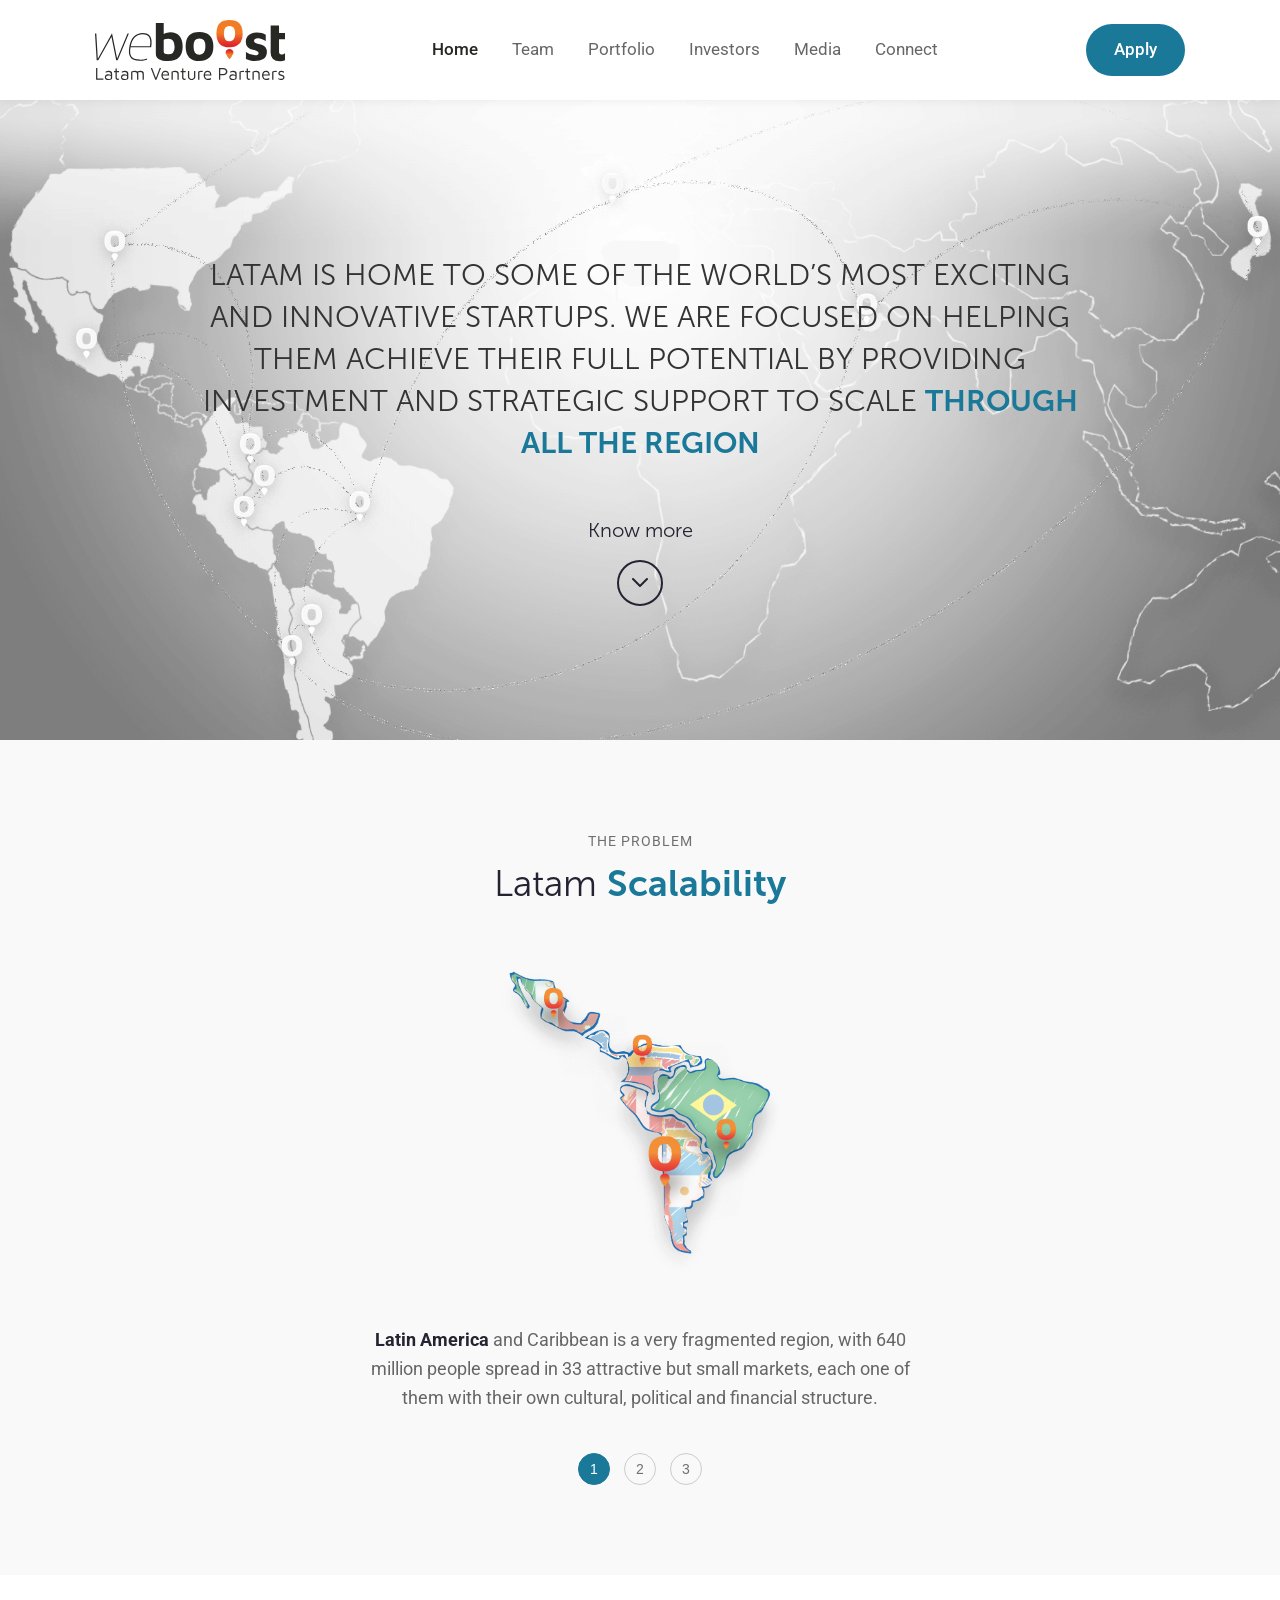
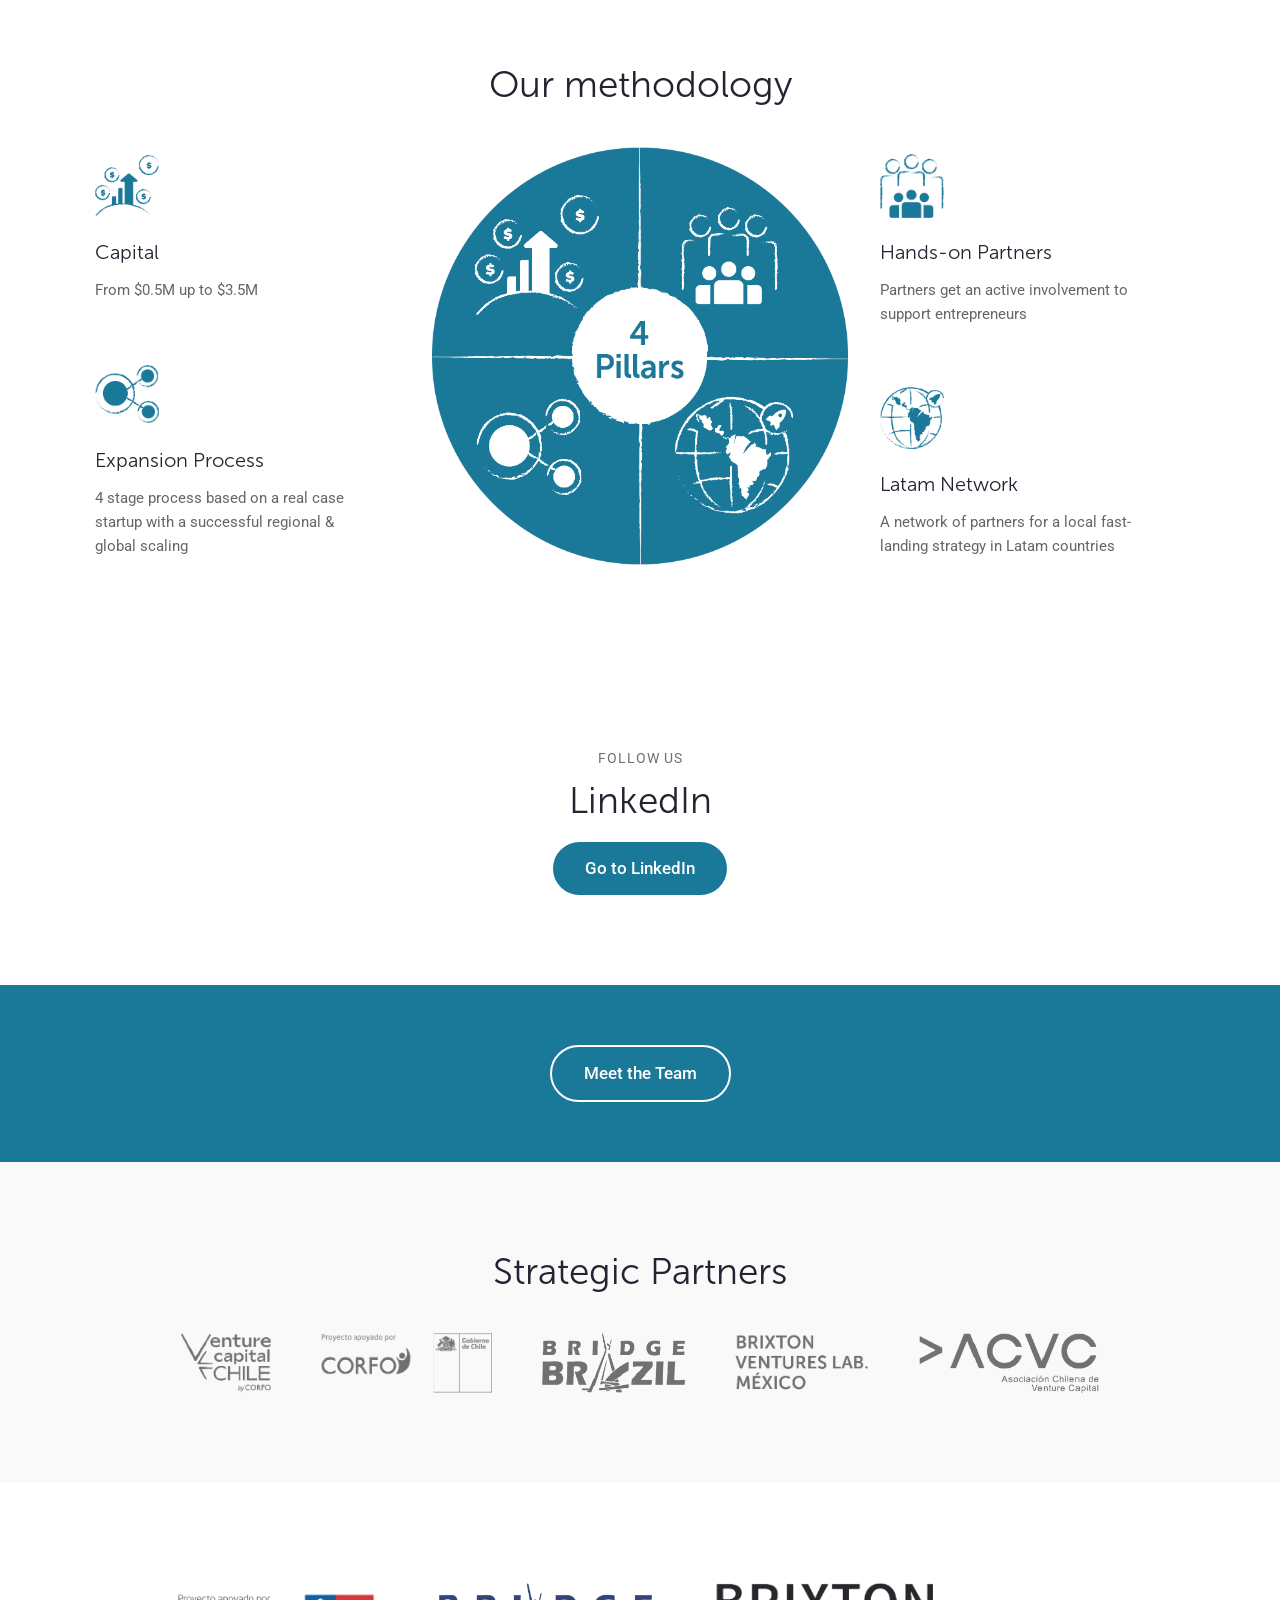
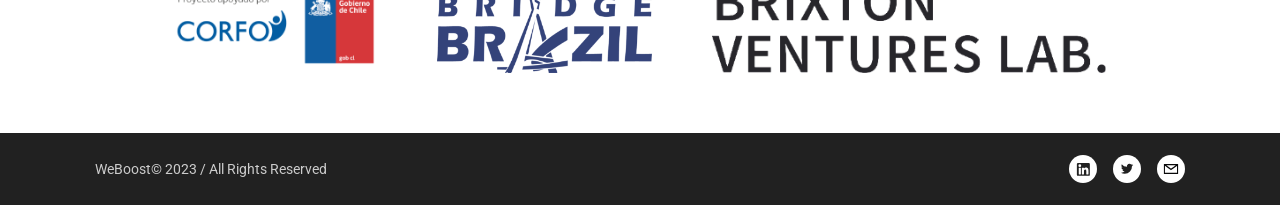
==== index.html @ a7522efd "Initial commit: WeBoost site clone with editable Portfolio/Team/Media via Decap CMS" ====
<!DOCTYPE html>
<html lang="en">
<head>
<meta charset="UTF-8" />
<meta name="viewport" content="width=device-width, initial-scale=1.0" />
<title>Home - WeBoost</title>
<link rel="icon" href="assets/images/logo-weboost.svg" />
<link rel="preconnect" href="https://fonts.googleapis.com">
<link rel="preconnect" href="https://fonts.gstatic.com" crossorigin>
<link href="https://fonts.googleapis.com/css2?family=Roboto:wght@400;500;700&display=swap" rel="stylesheet">
<link rel="stylesheet" href="css/style.css?v=2" />
<script src="https://identity.netlify.com/v1/netlify-identity-widget.js"></script>
</head>
<body>
<script>
  if (window.netlifyIdentity) {
    window.netlifyIdentity.on("init", user => {
      if (!user) {
        window.netlifyIdentity.on("login", () => { document.location.href = "/admin/"; });
      }
    });
  }
</script>

<header class="site-header" id="site-header">
  <div class="header-inner">
    <a href="index.html" class="logo">
      <img src="assets/images/logo-weboost.svg" alt="WeBoost - Latam Venture Partners" />
    </a>
    <nav class="main-nav">
      <ul>
        <li><a href="index.html" class="active">Home</a></li>
        <li><a href="team.html">Team</a></li>
        <li><a href="portfolio.html">Portfolio</a></li>
        <li><a href="investors.html">Investors</a></li>
        <li><a href="media.html">Media</a></li>
        <li><a href="connect.html">Connect</a></li>
      </ul>
    </nav>
    <a href="apply.html" class="btn btn-primary btn-apply">Apply</a>
  </div>
</header>

<main>

  <!-- Hero -->
  <section class="hero">
    <div class="hero-inner">
      <h1 class="hero-headline">
        Latam is home to some of the world&rsquo;s most exciting and innovative startups. We are focused on helping them achieve their full potential by providing investment and strategic support to scale
        <strong class="text-accent">through all the region</strong>
      </h1>
      <a href="#latam-scalability" class="know-more">
        <span>Know more</span>
        <span class="know-more-circle" aria-hidden="true">
          <svg width="16" height="10" viewBox="0 0 16 10" fill="none"><path d="M1 1L8 8L15 1" stroke="currentColor" stroke-width="2" stroke-linecap="round" stroke-linejoin="round"/></svg>
        </span>
      </a>
    </div>
  </section>

  <!-- The problem / Latam Scalability heading -->
  <section class="section section-alt" id="latam-scalability">
    <div class="container text-center">
      <p class="eyebrow">The problem</p>
      <h2 class="section-title">Latam <span class="text-accent">Scalability</span></h2>
    </div>

    <!-- Carousel -->
    <div class="carousel" id="scalability-carousel">
      <div class="carousel-track">
        <div class="carousel-slide is-active">
          <img src="assets/images/mapa-latam-scalability-1.png" alt="Latam Scalability - fragmented region" />
          <p><strong>Latin America</strong> and Caribbean is a very fragmented region, with 640 million people spread in 33&nbsp;attractive but small markets, each one of them with their own cultural, political and financial structure.</p>
        </div>
        <div class="carousel-slide">
          <img src="assets/images/mapa-latam-scalability-2.png" alt="Latam Scalability - complex expansion" />
          <p>To be successful in their expansion, startups spend huge amount of time and resources to create complex structures and build strong local networks, facing a risk that is not part of their core competences.</p>
        </div>
        <div class="carousel-slide">
          <img src="assets/images/mapa-latam-scalability-3.png" alt="Latam Scalability - WeBoost solution" />
          <p>WeBoost, a venture capital firm dedicated solely to find, accelerate &amp; scale local Latin American startups through all the region.</p>
        </div>
      </div>
      <div class="carousel-dots" role="tablist"></div>
    </div>
  </section>

  <!-- Our methodology -->
  <section class="section">
    <div class="container text-center">
      <h2 class="section-title">Our methodology</h2>
    </div>
    <div class="container methodology-grid">
      <div class="methodology-col">
        <div class="methodology-card">
          <img src="assets/images/icon-methodology-1.png" alt="Capital" />
          <h4>Capital</h4>
          <p>From $0.5M up to $3.5M</p>
        </div>
        <div class="methodology-card">
          <img src="assets/images/icon-methodology-3.png" alt="Expansion Process" />
          <h4>Expansion Process</h4>
          <p>4 stage process based on a real case startup with a successful regional &amp; global scaling</p>
        </div>
      </div>
      <div class="methodology-center">
        <img src="assets/images/4-pillars.png" alt="WeBoost 4 pillars methodology" />
      </div>
      <div class="methodology-col">
        <div class="methodology-card">
          <img src="assets/images/icon-methodology-2.png" alt="Hands-on Partners" />
          <h4>Hands-on Partners</h4>
          <p>Partners get an active involvement to support entrepreneurs</p>
        </div>
        <div class="methodology-card">
          <img src="assets/images/icon-methodology-4.png" alt="Latam Network" />
          <h4>Latam Network</h4>
          <p>A network of partners for a local fast-landing strategy in Latam countries</p>
        </div>
      </div>
    </div>
  </section>

  <!-- Follow us -->
  <section class="section text-center">
    <div class="container">
      <p class="eyebrow">Follow us</p>
      <h2 class="section-title">LinkedIn</h2>
      <a href="https://www.linkedin.com/company/weboostvc" target="_blank" rel="noopener" class="btn btn-primary">Go to LinkedIn</a>
    </div>
  </section>

  <!-- Meet the team banner -->
  <section class="section band-accent text-center">
    <div class="container">
      <a href="team.html" class="btn btn-outline">Meet the Team</a>
    </div>
  </section>

  <!-- Strategic partners -->
  <section class="section section-alt text-center">
    <div class="container">
      <h2 class="section-title">Strategic Partners</h2>
      <div class="partners-row">
        <img src="assets/images/logo-venture-capital-chile.png" alt="Venture Capital Chile" />
        <img src="assets/images/logo-corfo.png" alt="Corfo" />
        <img src="assets/images/logo-bridge-brazil.png" alt="Bridge Brazil" />
        <img src="assets/images/logo-brixton-ventures-lab-mexico.png" alt="Brixton Ventures Lab Mexico" />
        <img src="assets/images/logo-acvc.png" alt="ACVC" />
      </div>
    </div>
  </section>

</main>

<footer class="site-footer">
  <div class="container partners-row partners-row-footer">
    <img src="assets/images/logo-corfo-footer.png" alt="Corfo" />
    <img src="assets/images/logo-bridge-brazil-footer.png" alt="Bridge Brazil" />
    <img src="assets/images/logo-brixton-ventures-lab-footer.png" alt="Brixton Ventures Lab" />
  </div>
  <div class="footer-bottom">
    <div class="container footer-bottom-inner">
      <p>WeBoost&copy; 2023 / All Rights Reserved</p>
      <div class="footer-social">
        <a href="https://www.linkedin.com/company/weboostvc" target="_blank" rel="noopener"><img src="assets/images/icon-footer-linkedin.svg" alt="LinkedIn" /></a>
        <a href="https://twitter.com/weboostvc" target="_blank" rel="noopener"><img src="assets/images/icon-footer-twitter.svg" alt="Twitter" /></a>
        <a href="mailto:cristian.velasco@weboost.vc"><img src="assets/images/icon-footer-email.svg" alt="Email" /></a>
      </div>
    </div>
  </div>
</footer>

<script src="js/script.js?v=2"></script>
</body>
</html>
---- css/style.css ----
@font-face {
  font-family: "Museo Sans 300";
  src: url("../assets/fonts/MuseoSans-300.otf") format("opentype");
  font-weight: 400;
  font-display: swap;
}
@font-face {
  font-family: "Museo Sans 700";
  src: url("../assets/fonts/MuseoSans-700.otf") format("opentype");
  font-weight: 700;
  font-display: swap;
}

:root {
  --color-accent: #1a7899;
  --color-dark: #252331;
  --color-heading: #333333;
  --color-text: #666666;
  --color-muted: #707070;
  --color-bg-alt: #f9f9f9;
  --color-footer: #212121;
  --font-heading: "Museo Sans 300", Helvetica, Arial, Lucida, sans-serif;
  --font-body: "Roboto", Helvetica, Arial, Lucida, sans-serif;
  --header-height: 100px;
  --container-width: 1150px;
}

* { margin: 0; padding: 0; box-sizing: border-box; }

html { scroll-behavior: smooth; }

body {
  font-family: var(--font-body);
  font-size: 16px;
  line-height: 1.6;
  color: var(--color-text);
  background: #fff;
}

img { max-width: 100%; display: block; }

a { color: inherit; text-decoration: none; }

.container {
  width: 100%;
  max-width: var(--container-width);
  margin: 0 auto;
  padding: 0 30px;
}

.text-center { text-align: center; }
.text-accent { color: var(--color-accent); }

/* Buttons */
.btn {
  display: inline-block;
  border-radius: 30px;
  padding: 13px 32px;
  font-size: 17px;
  font-weight: 500;
  transition: all 0.25s ease;
}
.btn-primary {
  background: var(--color-accent);
  color: #fff;
}
.btn-primary:hover { background: #145d78; }
.btn-outline {
  background: transparent;
  color: #fff;
  border: 2px solid #fff;
}
.btn-outline:hover { background: rgba(255,255,255,0.15); }

/* Header */
.site-header {
  position: fixed;
  top: 0;
  left: 0;
  right: 0;
  z-index: 999;
  background: #fff;
  height: var(--header-height);
  box-shadow: 0 1px 8px rgba(0,0,0,0.06);
  transition: height 0.3s ease;
}
.site-header.is-scrolled {
  height: 70px;
}
.header-inner {
  max-width: var(--container-width);
  margin: 0 auto;
  padding: 0 30px;
  height: 100%;
  display: flex;
  align-items: center;
  justify-content: space-between;
  gap: 30px;
}
.logo img {
  height: 60px;
  transition: height 0.3s ease;
}
.site-header.is-scrolled .logo img { height: 44px; }

.main-nav ul {
  display: flex;
  gap: 34px;
  list-style: none;
}
.main-nav a {
  font-size: 17px;
  color: rgba(0,0,0,0.6);
  font-weight: 400;
  transition: color 0.2s ease;
}
.main-nav a.active { color: #272824; font-weight: 500; }
.main-nav a:hover { color: var(--color-accent); }

.btn-apply { flex-shrink: 0; padding: 12px 28px; }

/* Hero */
.hero {
  position: relative;
  min-height: 640px;
  margin-top: var(--header-height);
  background: url("../assets/images/background-carrusel.png") center top no-repeat;
  background-size: cover;
  display: flex;
  align-items: center;
}
.hero-inner {
  max-width: var(--container-width);
  margin: 0 auto;
  padding: 60px 30px 40px;
  width: 100%;
  text-align: center;
}
.hero-headline {
  font-family: var(--font-heading);
  font-weight: 400;
  font-size: 30px;
  line-height: 1.4;
  text-transform: uppercase;
  color: var(--color-heading);
  max-width: 900px;
  margin: 0 auto 50px;
}
.hero-headline .text-accent { font-family: "Museo Sans 700", Helvetica, Arial, sans-serif; font-weight: 700; }

.know-more {
  display: inline-flex;
  flex-direction: column;
  align-items: center;
  gap: 14px;
  color: var(--color-dark);
  font-family: var(--font-heading);
  font-size: 20px;
  font-weight: 500;
}
.know-more-circle {
  width: 46px;
  height: 46px;
  border-radius: 50%;
  border: 2px solid var(--color-dark);
  display: flex;
  align-items: center;
  justify-content: center;
  animation: bounce 2s infinite;
}
@keyframes bounce {
  0%, 100% { transform: translateY(0); }
  50% { transform: translateY(6px); }
}

/* Sections */
.section { padding: 90px 0; }
.section-alt { background: var(--color-bg-alt); }

.eyebrow {
  text-transform: uppercase;
  letter-spacing: 1px;
  font-size: 14px;
  color: var(--color-muted);
  margin-bottom: 12px;
}
.section-title {
  font-family: var(--font-heading);
  font-weight: 500;
  font-size: 37px;
  line-height: 1.1;
  color: var(--color-dark);
  margin-bottom: 20px;
}
.section-title .text-accent { font-family: "Museo Sans 700", Helvetica, Arial, sans-serif; font-weight: 700; }

/* Carousel */
.carousel { max-width: 620px; margin: 50px auto 0; padding: 0 30px; }
.carousel-track { position: relative; }
.carousel-slide {
  display: none;
  text-align: center;
}
.carousel-slide.is-active { display: block; animation: fadeIn 0.5s ease; }
@keyframes fadeIn { from { opacity: 0; } to { opacity: 1; } }
.carousel-slide img { max-width: 320px; margin: 0 auto 30px; }
.carousel-slide p {
  font-size: 18px;
  line-height: 1.6;
  color: var(--color-text);
}
.carousel-slide p strong { color: var(--color-dark); }
.carousel-dots {
  display: flex;
  justify-content: center;
  gap: 14px;
  margin-top: 40px;
}
.carousel-dots button {
  width: 32px;
  height: 32px;
  border-radius: 50%;
  border: 1px solid #ccc;
  background: transparent;
  color: var(--color-muted);
  font-size: 14px;
  cursor: pointer;
  transition: all 0.2s ease;
}
.carousel-dots button.is-active {
  background: var(--color-accent);
  border-color: var(--color-accent);
  color: #fff;
}

/* Methodology */
.methodology-grid {
  display: grid;
  grid-template-columns: 1fr 1.3fr 1fr;
  align-items: center;
  gap: 30px;
  margin-top: 40px;
}
.methodology-col { display: flex; flex-direction: column; gap: 60px; }
.methodology-center img { max-width: 420px; margin: 0 auto; }
.methodology-card img { width: 64px; height: 64px; object-fit: contain; margin-bottom: 18px; }
.methodology-card h4 {
  font-family: var(--font-heading);
  font-weight: 500;
  font-size: 20px;
  color: var(--color-dark);
  margin-bottom: 10px;
}
.methodology-card p { font-size: 15px; color: var(--color-text); max-width: 260px; }

/* Meet the team band */
.band-accent { background: var(--color-accent); padding: 60px 0; }

/* Partners */
.partners-row {
  display: flex;
  align-items: center;
  justify-content: center;
  flex-wrap: wrap;
  gap: 50px;
  margin-top: 40px;
}
.partners-row img {
  max-height: 60px;
  width: auto;
  object-fit: contain;
  filter: brightness(0) opacity(0.55);
}
.partners-row-footer img { filter: none; }

/* Footer */
.site-footer { background: #fff; }
.partners-row-footer { padding: 60px 30px; gap: 60px; }
.partners-row-footer img { max-height: 90px; }
.footer-bottom { background: var(--color-footer); padding: 22px 0; }
.footer-bottom-inner {
  display: flex;
  align-items: center;
  justify-content: space-between;
  flex-wrap: wrap;
  gap: 16px;
}
.footer-bottom-inner p { color: #ccc; font-size: 14px; }
.footer-social { display: flex; gap: 16px; }
.footer-social img { width: 28px; height: 28px; }

/* Page hero (inner pages) */
.page-hero { padding: 170px 0 60px; }
.page-hero .eyebrow { margin-bottom: 6px; }
.page-hero h1 {
  font-family: var(--font-heading);
  font-weight: 500;
  font-size: 44px;
  color: var(--color-dark);
}
.page-hero .quote {
  max-width: 700px;
  margin: 30px auto 0;
  font-size: 20px;
  font-style: italic;
  color: var(--color-text);
}
.page-hero .quote strong { color: var(--color-dark); }
.page-hero.has-bg {
  background-image: url("../assets/images/background-headerportfolio.jpg");
  background-size: cover;
  background-position: center;
  padding: 170px 0 90px;
  position: relative;
  overflow: visible;
}
.page-hero.has-bg::before,
.page-hero.has-bg::after {
  content: "";
  position: absolute;
  top: 60px;
  bottom: 0;
  width: 22%;
  max-width: 320px;
  background-repeat: no-repeat;
  background-size: contain;
  background-position: top center;
  pointer-events: none;
}
.page-hero.has-bg::before {
  left: 0;
  background-image: url("../assets/images/avatares-portafolio-izq.png");
}
.page-hero.has-bg::after {
  right: 0;
  background-image: url("../assets/images/avatares-portafolio-der.png");
}
@media (max-width: 1100px) {
  .page-hero.has-bg::before,
  .page-hero.has-bg::after { display: none; }
}

/* Team stats */
.stats-section { padding-top: 170px; }
.stats-flex {
  display: flex;
  align-items: center;
  gap: 60px;
  margin-top: 40px;
}
.stats-flex img { border-radius: 6px; flex: 1 1 45%; }
.stats-grid {
  flex: 1 1 55%;
  display: grid;
  grid-template-columns: 1fr 1fr;
  gap: 30px 40px;
}
.stats-grid .stat h3 {
  font-family: "Museo Sans 700", Helvetica, Arial, sans-serif;
  font-size: 34px;
  color: var(--color-accent);
  font-weight: 700;
}
.stats-grid .stat p { font-size: 14px; color: var(--color-text); margin-top: 4px; }

/* Team grid */
.team-grid {
  display: flex;
  flex-direction: column;
  gap: 70px;
  margin-top: 20px;
}
.team-card {
  display: flex;
  align-items: center;
  gap: 50px;
  text-align: left;
}
.team-card img {
  width: 250px;
  height: 250px;
  flex-shrink: 0;
  object-fit: cover;
  border-radius: 50%;
}
.team-card h4 {
  font-family: var(--font-heading);
  font-size: 28px;
  font-weight: 500;
  color: #fff;
  margin-bottom: 10px;
}
.team-card .role { color: rgba(255,255,255,0.9); font-size: 17px; font-weight: 500; margin-bottom: 10px; }
.team-card p.bio { color: rgba(255,255,255,0.8); font-size: 15px; max-width: 640px; line-height: 1.6; }

/* Network */
.network-section img { max-width: 900px; margin: 40px auto 0; }

/* Portfolio */
.portfolio-card {
  display: grid;
  grid-template-columns: 220px 1fr;
  gap: 40px;
  align-items: start;
  padding: 60px 0;
}
.portfolio-section {
  background-size: cover;
  background-position: center;
  background-repeat: no-repeat;
}
.portfolio-card img.logo { max-width: 180px; max-height: 70px; object-fit: contain; }
.portfolio-body p { font-size: 15px; margin-bottom: 16px; max-width: 720px; }
.portfolio-card .team-mini {
  display: grid;
  grid-template-columns: repeat(2, minmax(220px, 1fr));
  gap: 24px 40px;
  margin-top: 24px;
  max-width: 720px;
}
.portfolio-card .team-mini .eyebrow { grid-column: 1 / -1; }
.portfolio-card .team-mini .member { display: flex; align-items: center; gap: 18px; }
.portfolio-card .team-mini img {
  width: 130px;
  height: 130px;
  border-radius: 50%;
  object-fit: cover;
  flex-shrink: 0;
}
.portfolio-card .team-mini .member-name { font-size: 16px; font-weight: 600; color: var(--color-dark); }
.portfolio-card .team-mini .member-role { font-size: 14px; color: var(--color-muted); margin-top: 2px; }

/* Media grid */
.media-grid {
  display: grid;
  grid-template-columns: repeat(2, 1fr);
  gap: 30px;
  margin-top: 40px;
}
.media-card { background: #fff; border-radius: 6px; overflow: hidden; box-shadow: 0 2px 12px rgba(0,0,0,0.06); }
.media-card img { width: 100%; aspect-ratio: 16/9; object-fit: cover; }
.media-card h4 { font-size: 15px; padding: 18px 20px; color: var(--color-dark); font-weight: 500; line-height: 1.4; }

/* Connect page */
.contact-info-grid {
  display: flex;
  justify-content: center;
  gap: 60px;
  flex-wrap: wrap;
  margin-top: 40px;
  text-align: center;
}
.contact-info-grid a { color: var(--color-text); font-size: 15px; }
.contact-info-grid a:hover { color: var(--color-accent); }
.contact-tabs {
  display: flex;
  justify-content: center;
  gap: 16px;
  flex-wrap: wrap;
}
.contact-tabs button {
  background: transparent;
  border: 2px solid rgba(255,255,255,0.6);
  color: #fff;
  padding: 12px 26px;
  border-radius: 30px;
  font-size: 15px;
  cursor: pointer;
}
.contact-tabs button.is-active { background: #fff; color: var(--color-accent); border-color: #fff; }
.contact-form-panel { display: none; max-width: 600px; margin: 40px auto 0; }
.contact-form-panel.is-active { display: block; }
.contact-form-panel label { display: block; margin-bottom: 20px; font-size: 14px; color: var(--color-dark); text-align: left; }
.contact-form-panel input,
.contact-form-panel textarea {
  display: block;
  width: 100%;
  margin-top: 8px;
  padding: 12px 16px;
  border: 1px solid #ddd;
  border-radius: 6px;
  font-family: var(--font-body);
  font-size: 15px;
}
.contact-form-panel textarea { resize: vertical; }

/* Apply page */
.apply-embed { max-width: 800px; margin: 150px auto 60px; padding: 0 30px; }
.apply-embed iframe { width: 100%; height: 1000px; border: 0; box-shadow: 5px 5px 56px 0px rgba(0,0,0,0.1); }

/* Responsive */
@media (max-width: 980px) {
  .methodology-grid { grid-template-columns: 1fr; text-align: center; }
  .methodology-col { flex-direction: row; justify-content: center; gap: 40px; }
  .methodology-center { order: -1; margin-bottom: 20px; }
  .methodology-card p { max-width: 100%; }
}

@media (max-width: 860px) {
  .main-nav { display: none; }
  .header-inner { justify-content: space-between; }
}

@media (max-width: 900px) {
  .stats-flex { flex-direction: column; }
  .team-card { gap: 30px; }
  .team-card img { width: 180px; height: 180px; }
  .portfolio-card { grid-template-columns: 1fr; text-align: center; }
  .portfolio-card .logo { margin: 0 auto; }
  .portfolio-body p, .portfolio-card .team-mini { margin-left: auto; margin-right: auto; }
  .portfolio-card .team-mini { grid-template-columns: 1fr; justify-items: center; }
  .portfolio-card .team-mini .member { justify-content: center; }
  .media-grid { grid-template-columns: 1fr; }
}

@media (max-width: 640px) {
  .hero-headline { font-size: 22px; }
  .section-title { font-size: 28px; }
  .methodology-col { flex-direction: column; }
  .partners-row { gap: 30px; }
  .footer-bottom-inner { justify-content: center; text-align: center; }
  .page-hero h1 { font-size: 32px; }
  .team-card { flex-direction: column; text-align: center; gap: 20px; }
  .team-card img { width: 160px; height: 160px; }
  .stats-grid { grid-template-columns: 1fr; }
}
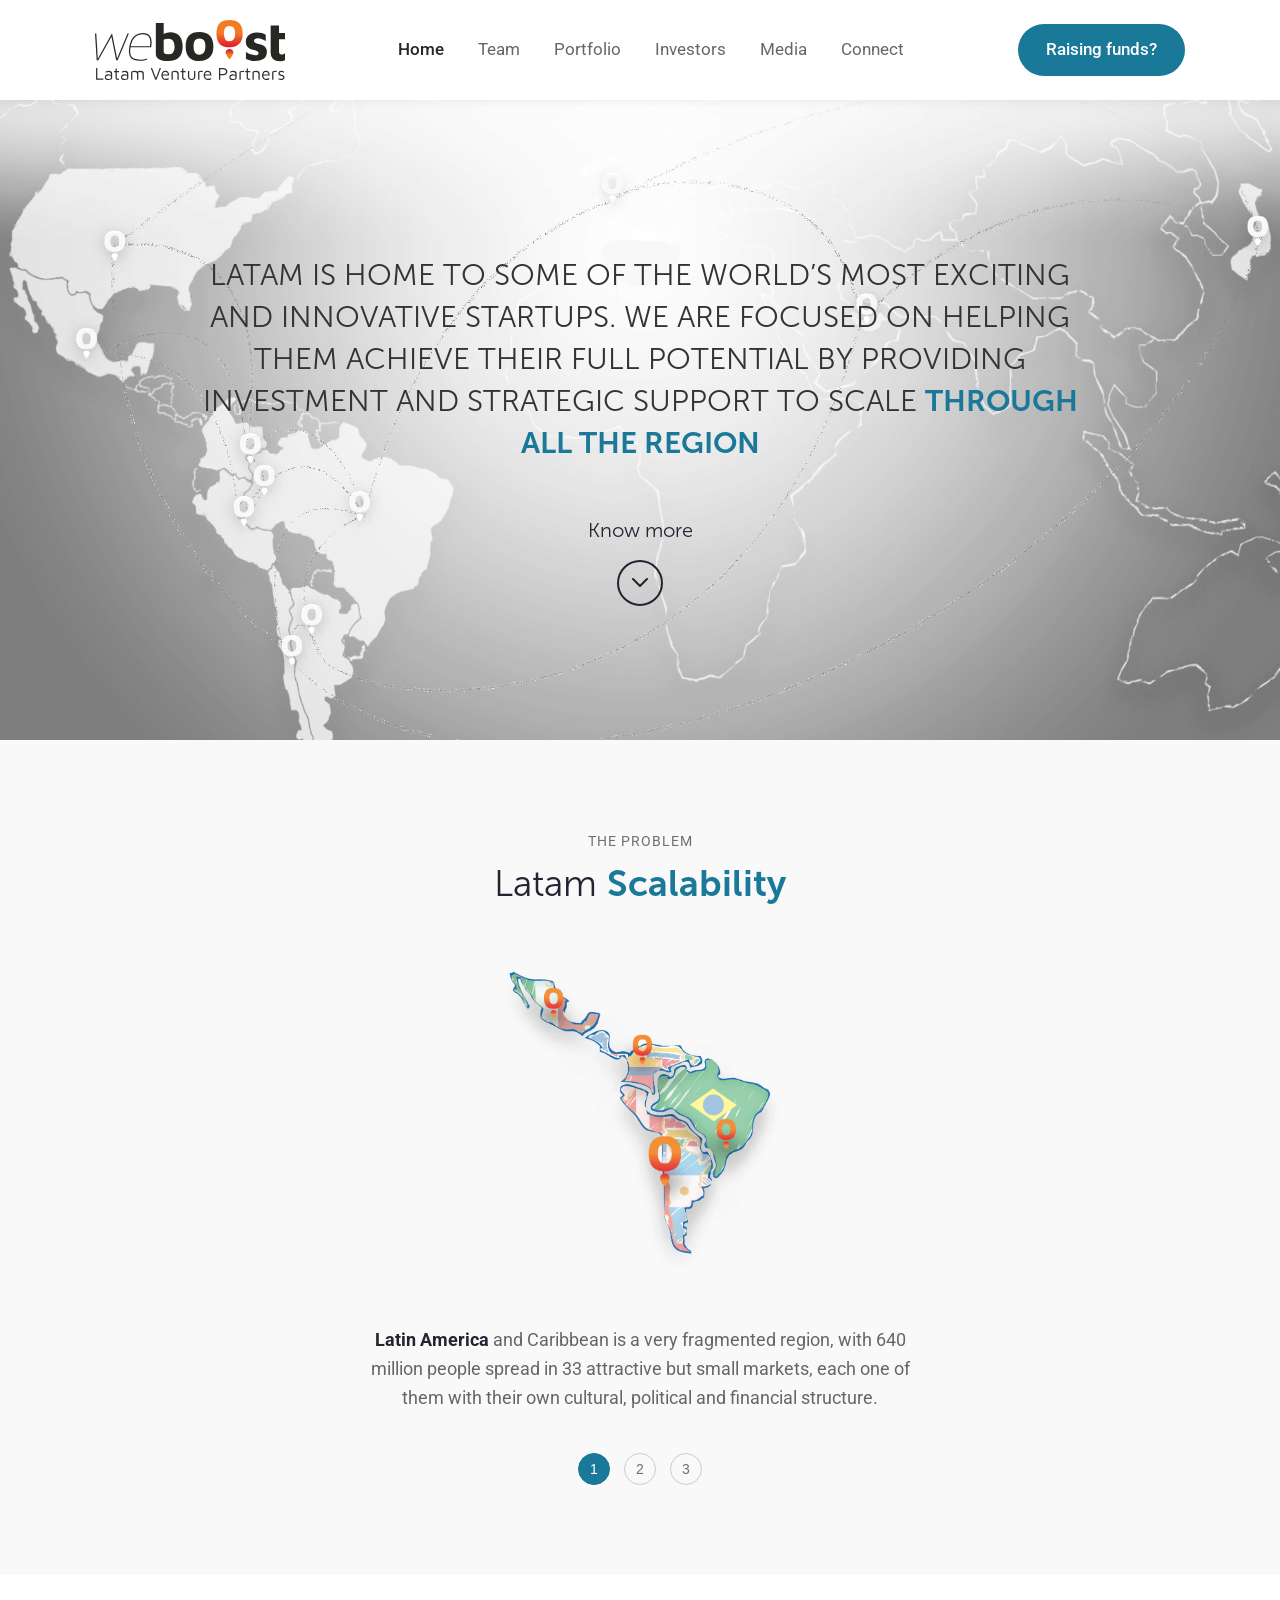
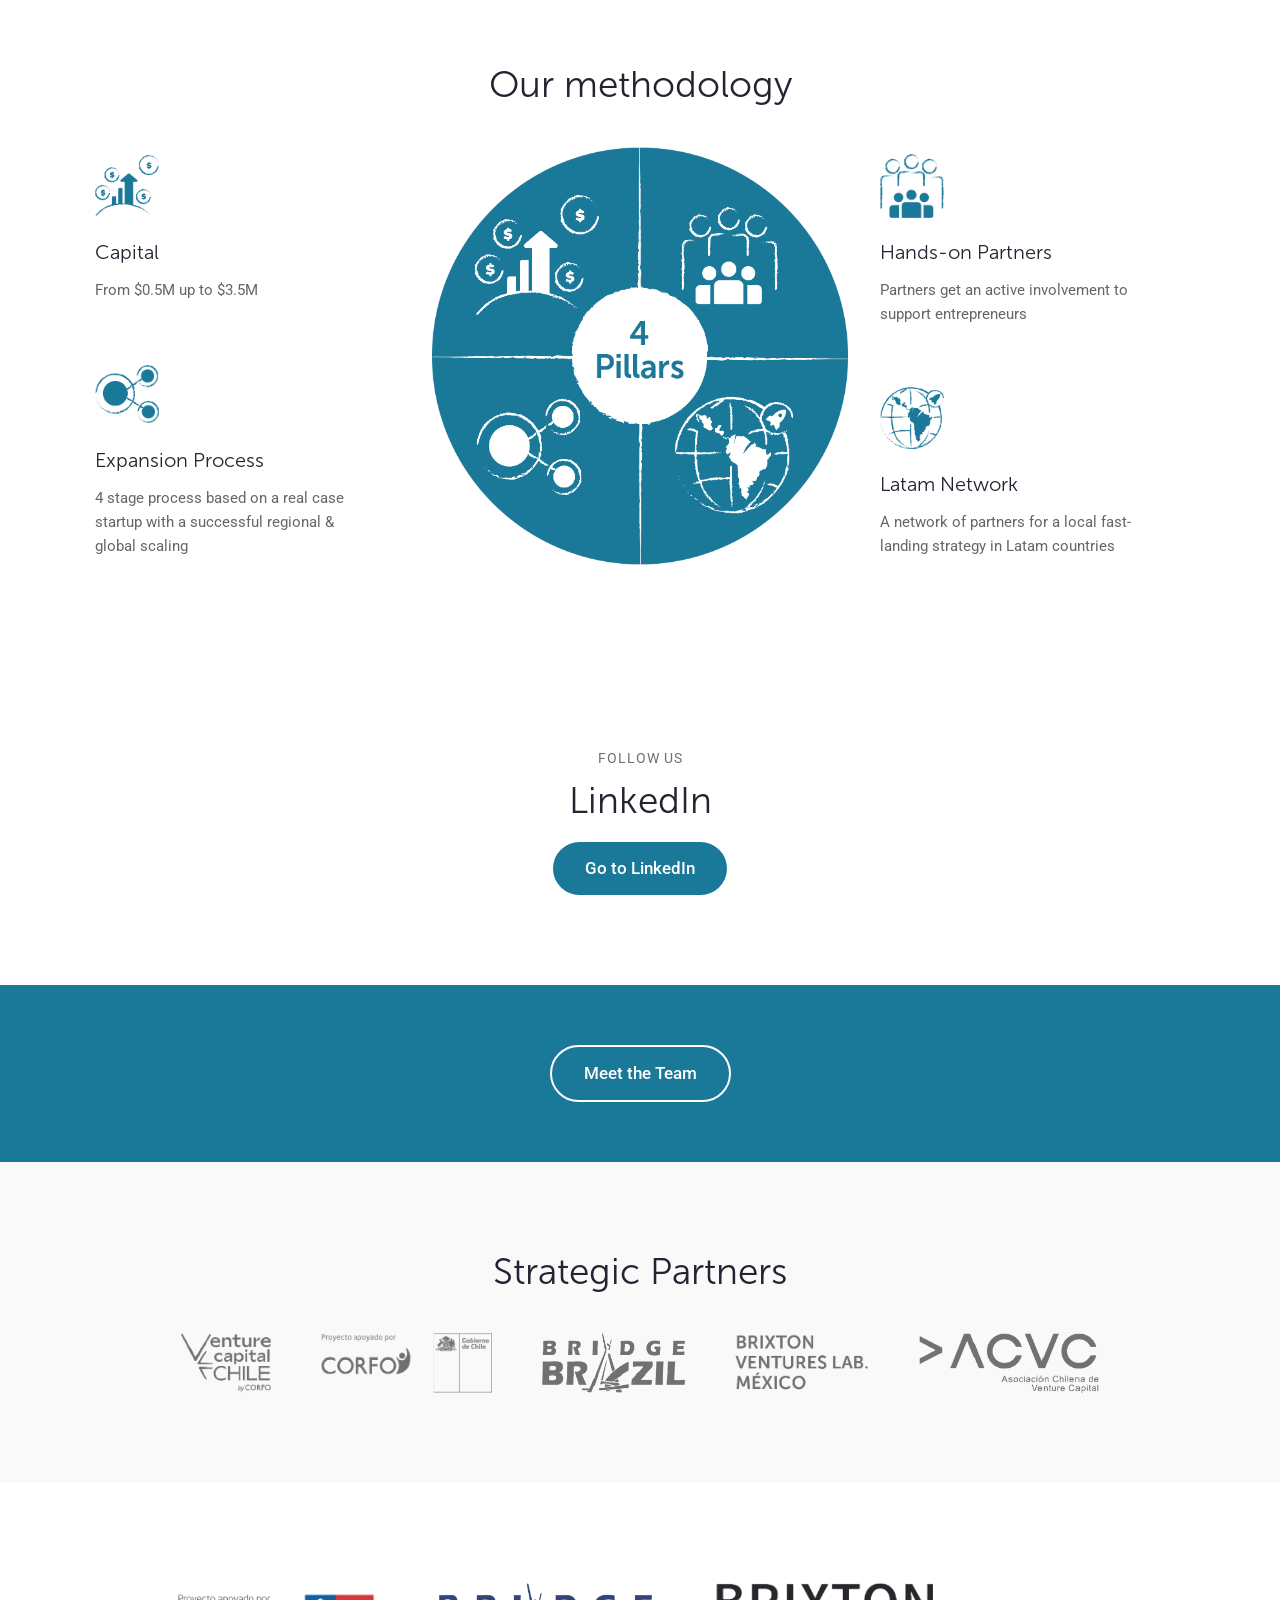
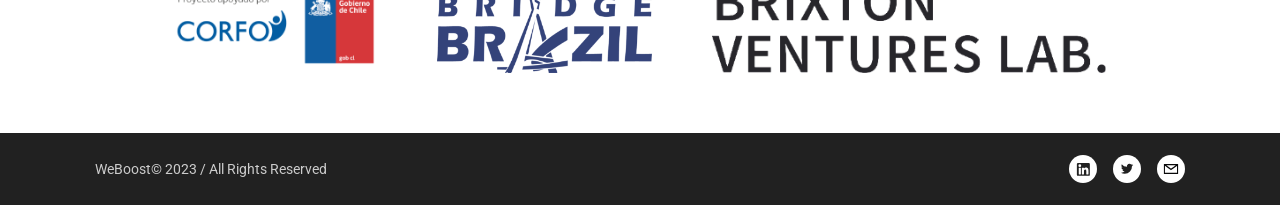
==== commit a519e1b8: "Add "Raising funds?" choice screen to Apply page (call or form) Replaces the single nav "Apply" CTA " ====
--- a/index.html
+++ b/index.html
@@ -37,7 +37,7 @@
         <li><a href="connect.html">Connect</a></li>
       </ul>
     </nav>
-    <a href="apply.html" class="btn btn-primary btn-apply">Apply</a>
+    <a href="apply.html" class="btn btn-primary btn-apply">Raising funds?</a>
   </div>
 </header>
 
@@ -46,10 +46,7 @@
   <!-- Hero -->
   <section class="hero">
     <div class="hero-inner">
-      <h1 class="hero-headline">
-        Latam is home to some of the world&rsquo;s most exciting and innovative startups. We are focused on helping them achieve their full potential by providing investment and strategic support to scale
-        <strong class="text-accent">through all the region</strong>
-      </h1>
+      <h1 class="hero-headline" id="hero-headline"></h1>
       <a href="#latam-scalability" class="know-more">
         <span>Know more</span>
         <span class="know-more-circle" aria-hidden="true">
@@ -62,26 +59,13 @@
   <!-- The problem / Latam Scalability heading -->
   <section class="section section-alt" id="latam-scalability">
     <div class="container text-center">
-      <p class="eyebrow">The problem</p>
-      <h2 class="section-title">Latam <span class="text-accent">Scalability</span></h2>
+      <p class="eyebrow" id="problem-eyebrow"></p>
+      <h2 class="section-title" id="scalability-title"></h2>
     </div>
 
     <!-- Carousel -->
     <div class="carousel" id="scalability-carousel">
-      <div class="carousel-track">
-        <div class="carousel-slide is-active">
-          <img src="assets/images/mapa-latam-scalability-1.png" alt="Latam Scalability - fragmented region" />
-          <p><strong>Latin America</strong> and Caribbean is a very fragmented region, with 640 million people spread in 33&nbsp;attractive but small markets, each one of them with their own cultural, political and financial structure.</p>
-        </div>
-        <div class="carousel-slide">
-          <img src="assets/images/mapa-latam-scalability-2.png" alt="Latam Scalability - complex expansion" />
-          <p>To be successful in their expansion, startups spend huge amount of time and resources to create complex structures and build strong local networks, facing a risk that is not part of their core competences.</p>
-        </div>
-        <div class="carousel-slide">
-          <img src="assets/images/mapa-latam-scalability-3.png" alt="Latam Scalability - WeBoost solution" />
-          <p>WeBoost, a venture capital firm dedicated solely to find, accelerate &amp; scale local Latin American startups through all the region.</p>
-        </div>
-      </div>
+      <div class="carousel-track" id="carousel-track"></div>
       <div class="carousel-dots" role="tablist"></div>
     </div>
   </section>
@@ -89,45 +73,23 @@
   <!-- Our methodology -->
   <section class="section">
     <div class="container text-center">
-      <h2 class="section-title">Our methodology</h2>
+      <h2 class="section-title" id="methodology-title"></h2>
     </div>
     <div class="container methodology-grid">
-      <div class="methodology-col">
-        <div class="methodology-card">
-          <img src="assets/images/icon-methodology-1.png" alt="Capital" />
-          <h4>Capital</h4>
-          <p>From $0.5M up to $3.5M</p>
-        </div>
-        <div class="methodology-card">
-          <img src="assets/images/icon-methodology-3.png" alt="Expansion Process" />
-          <h4>Expansion Process</h4>
-          <p>4 stage process based on a real case startup with a successful regional &amp; global scaling</p>
-        </div>
+      <div class="methodology-col" id="methodology-left"></div>
+      <div class="methodology-center">
+        <img id="methodology-center-image" src="" alt="WeBoost 4 pillars methodology" />
       </div>
-      <div class="methodology-center">
-        <img src="assets/images/4-pillars.png" alt="WeBoost 4 pillars methodology" />
-      </div>
-      <div class="methodology-col">
-        <div class="methodology-card">
-          <img src="assets/images/icon-methodology-2.png" alt="Hands-on Partners" />
-          <h4>Hands-on Partners</h4>
-          <p>Partners get an active involvement to support entrepreneurs</p>
-        </div>
-        <div class="methodology-card">
-          <img src="assets/images/icon-methodology-4.png" alt="Latam Network" />
-          <h4>Latam Network</h4>
-          <p>A network of partners for a local fast-landing strategy in Latam countries</p>
-        </div>
-      </div>
+      <div class="methodology-col" id="methodology-right"></div>
     </div>
   </section>
 
   <!-- Follow us -->
   <section class="section text-center">
     <div class="container">
-      <p class="eyebrow">Follow us</p>
-      <h2 class="section-title">LinkedIn</h2>
-      <a href="https://www.linkedin.com/company/weboostvc" target="_blank" rel="noopener" class="btn btn-primary">Go to LinkedIn</a>
+      <p class="eyebrow" id="linkedin-eyebrow"></p>
+      <h2 class="section-title" id="linkedin-title"></h2>
+      <a href="#" id="linkedin-button" target="_blank" rel="noopener" class="btn btn-primary"></a>
     </div>
   </section>
 
@@ -142,36 +104,15 @@
   <section class="section section-alt text-center">
     <div class="container">
       <h2 class="section-title">Strategic Partners</h2>
-      <div class="partners-row">
-        <img src="assets/images/logo-venture-capital-chile.png" alt="Venture Capital Chile" />
-        <img src="assets/images/logo-corfo.png" alt="Corfo" />
-        <img src="assets/images/logo-bridge-brazil.png" alt="Bridge Brazil" />
-        <img src="assets/images/logo-brixton-ventures-lab-mexico.png" alt="Brixton Ventures Lab Mexico" />
-        <img src="assets/images/logo-acvc.png" alt="ACVC" />
-      </div>
+      <div class="partners-row" id="partners-row"></div>
     </div>
   </section>
 
 </main>
 
-<footer class="site-footer">
-  <div class="container partners-row partners-row-footer">
-    <img src="assets/images/logo-corfo-footer.png" alt="Corfo" />
-    <img src="assets/images/logo-bridge-brazil-footer.png" alt="Bridge Brazil" />
-    <img src="assets/images/logo-brixton-ventures-lab-footer.png" alt="Brixton Ventures Lab" />
-  </div>
-  <div class="footer-bottom">
-    <div class="container footer-bottom-inner">
-      <p>WeBoost&copy; 2023 / All Rights Reserved</p>
-      <div class="footer-social">
-        <a href="https://www.linkedin.com/company/weboostvc" target="_blank" rel="noopener"><img src="assets/images/icon-footer-linkedin.svg" alt="LinkedIn" /></a>
-        <a href="https://twitter.com/weboostvc" target="_blank" rel="noopener"><img src="assets/images/icon-footer-twitter.svg" alt="Twitter" /></a>
-        <a href="mailto:cristian.velasco@weboost.vc"><img src="assets/images/icon-footer-email.svg" alt="Email" /></a>
-      </div>
-    </div>
-  </div>
-</footer>
+<footer class="site-footer" id="site-footer"></footer>
 
 <script src="js/script.js?v=2"></script>
+<script src="js/render.js?v=1"></script>
 </body>
 </html>
--- a/css/style.css
+++ b/css/style.css
@@ -71,6 +71,12 @@
   border: 2px solid #fff;
 }
 .btn-outline:hover { background: rgba(255,255,255,0.15); }
+.btn-outline-dark {
+  background: transparent;
+  color: var(--color-dark);
+  border: 2px solid var(--color-dark);
+}
+.btn-outline-dark:hover { background: rgba(37,35,49,0.06); }
 
 /* Header */
 .site-header {
@@ -306,6 +312,13 @@
   color: var(--color-text);
 }
 .page-hero .quote strong { color: var(--color-dark); }
+.apply-choice-buttons {
+  display: flex;
+  justify-content: center;
+  gap: 20px;
+  flex-wrap: wrap;
+  margin-top: 36px;
+}
 .page-hero.has-bg {
   background-image: url("../assets/images/background-headerportfolio.jpg");
   background-size: cover;
@@ -485,7 +498,7 @@
 .contact-form-panel textarea { resize: vertical; }
 
 /* Apply page */
-.apply-embed { max-width: 800px; margin: 150px auto 60px; padding: 0 30px; }
+.apply-embed { max-width: 800px; margin: 40px auto 60px; padding: 0 30px; scroll-margin-top: 110px; }
 .apply-embed iframe { width: 100%; height: 1000px; border: 0; box-shadow: 5px 5px 56px 0px rgba(0,0,0,0.1); }
 
 /* Responsive */
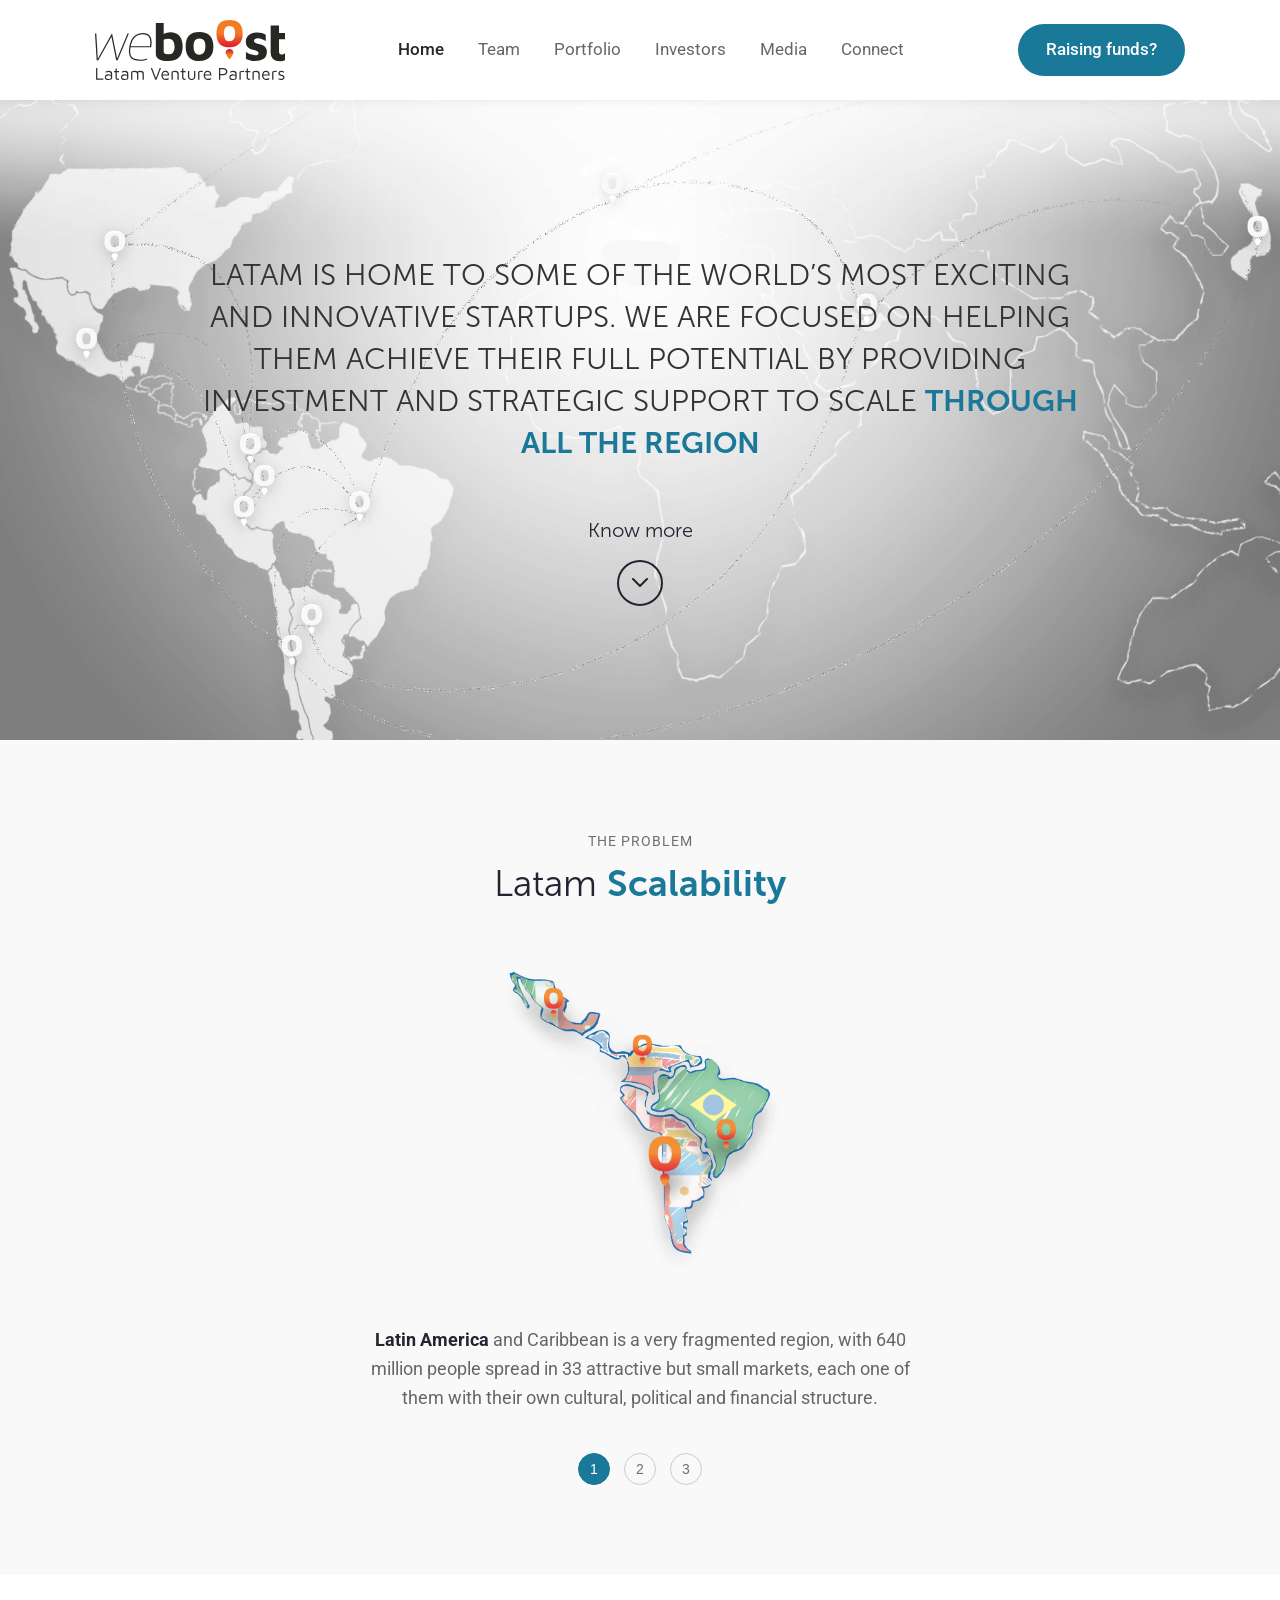
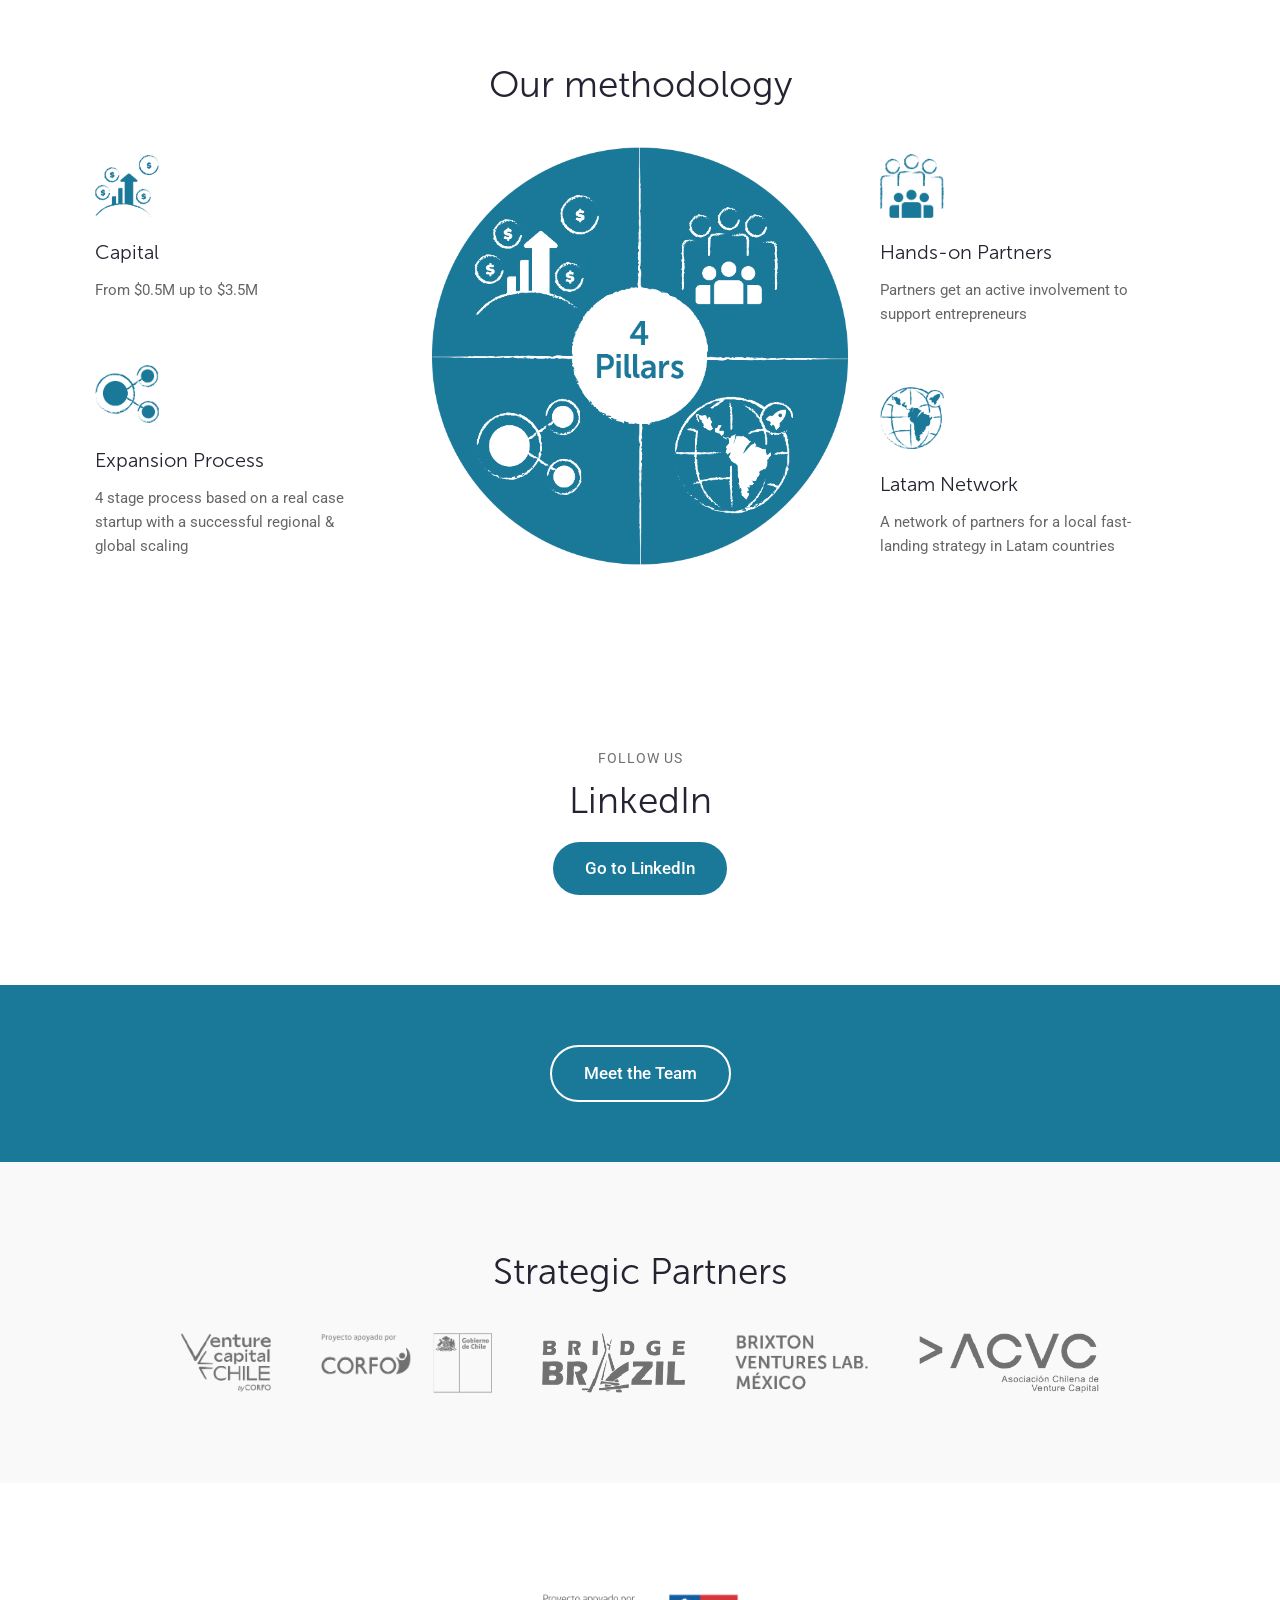
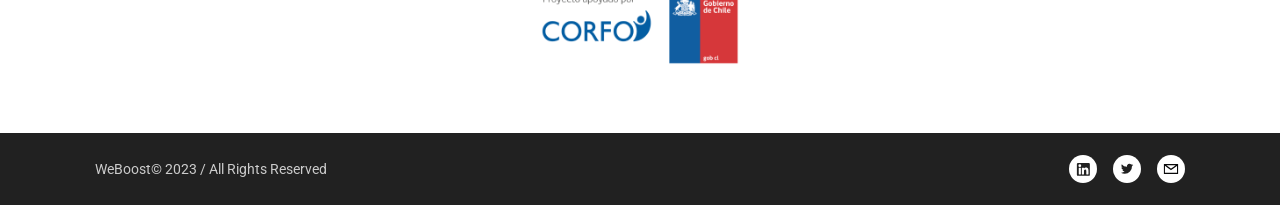
==== commit 6fb1467e: "Add mobile hamburger menu; remove Brixton/Bridge from footer The nav was hidden entirely on screens " ====
--- a/index.html
+++ b/index.html
@@ -8,7 +8,7 @@
 <link rel="preconnect" href="https://fonts.googleapis.com">
 <link rel="preconnect" href="https://fonts.gstatic.com" crossorigin>
 <link href="https://fonts.googleapis.com/css2?family=Roboto:wght@400;500;700&display=swap" rel="stylesheet">
-<link rel="stylesheet" href="css/style.css?v=2" />
+<link rel="stylesheet" href="css/style.css?v=3" />
 <script src="https://identity.netlify.com/v1/netlify-identity-widget.js"></script>
 </head>
 <body>
@@ -38,6 +38,9 @@
       </ul>
     </nav>
     <a href="apply.html" class="btn btn-primary btn-apply">Raising funds?</a>
+    <button class="nav-toggle" id="nav-toggle" aria-label="Menu" aria-expanded="false">
+      <span></span><span></span><span></span>
+    </button>
   </div>
 </header>
 
@@ -112,7 +115,7 @@
 
 <footer class="site-footer" id="site-footer"></footer>
 
-<script src="js/script.js?v=2"></script>
+<script src="js/script.js?v=3"></script>
 <script src="js/render.js?v=1"></script>
 </body>
 </html>
--- a/css/style.css
+++ b/css/style.css
@@ -122,6 +122,30 @@
 }
 .main-nav a.active { color: #272824; font-weight: 500; }
 .main-nav a:hover { color: var(--color-accent); }
+
+.nav-toggle {
+  display: none;
+  flex-direction: column;
+  justify-content: center;
+  gap: 5px;
+  width: 32px;
+  height: 32px;
+  background: none;
+  border: none;
+  cursor: pointer;
+  padding: 0;
+  flex-shrink: 0;
+}
+.nav-toggle span {
+  display: block;
+  width: 100%;
+  height: 2px;
+  background: var(--color-dark);
+  transition: transform 0.2s ease, opacity 0.2s ease;
+}
+.nav-toggle.is-active span:nth-child(1) { transform: translateY(7px) rotate(45deg); }
+.nav-toggle.is-active span:nth-child(2) { opacity: 0; }
+.nav-toggle.is-active span:nth-child(3) { transform: translateY(-7px) rotate(-45deg); }
 
 .btn-apply { flex-shrink: 0; padding: 12px 28px; }
 
@@ -510,8 +534,28 @@
 }
 
 @media (max-width: 860px) {
-  .main-nav { display: none; }
+  .nav-toggle { display: flex; }
   .header-inner { justify-content: space-between; }
+  .main-nav {
+    position: fixed;
+    top: var(--header-height);
+    left: 0;
+    right: 0;
+    background: #fff;
+    box-shadow: 0 8px 16px rgba(0,0,0,0.08);
+    max-height: 0;
+    overflow: hidden;
+    transition: max-height 0.25s ease;
+  }
+  .site-header.is-scrolled .main-nav { top: 70px; }
+  .main-nav.is-open { max-height: 400px; }
+  .main-nav ul {
+    flex-direction: column;
+    gap: 0;
+    padding: 10px 30px 20px;
+  }
+  .main-nav ul li { border-bottom: 1px solid #f0f0f0; }
+  .main-nav a { display: block; padding: 14px 0; }
 }
 
 @media (max-width: 900px) {
